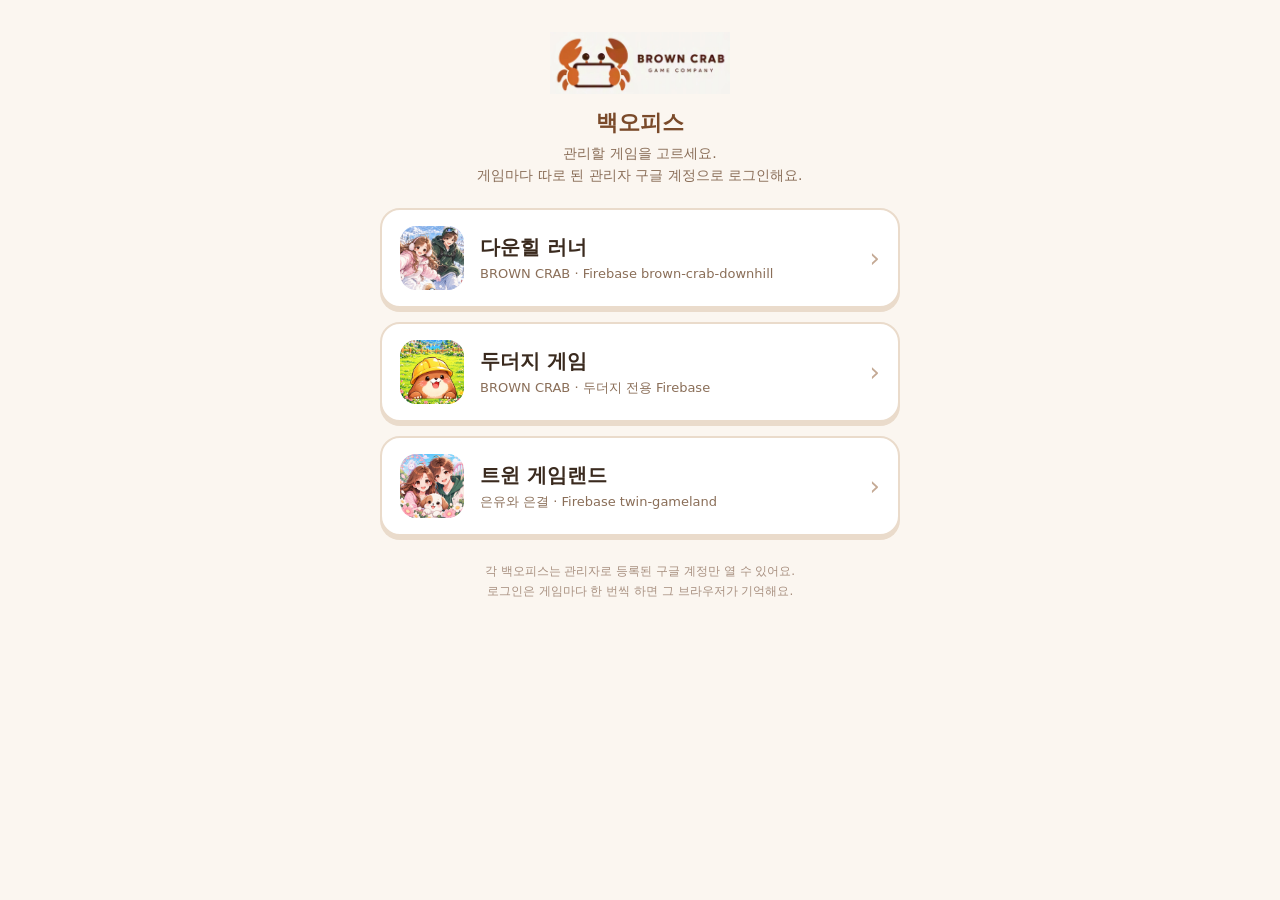
==== admin/index.html @ 32ad2eba "백오피스 입구 페이지: 다운힐·두더지·트윈 게임랜드 버튼 (게임마다 따로 된 관리자 구글 계정) Co-Authored-By: Claude Opus 5.5 <noreply@anthr" ====
<!doctype html>
<html lang="ko">
<head>
<meta charset="utf-8">
<meta name="viewport" content="width=device-width, initial-scale=1">
<meta name="robots" content="noindex, nofollow">
<link rel="icon" href="../img/favicon-32.png">
<title>BROWN CRAB 백오피스</title>
<!--
  BROWN CRAB 백오피스 입구: 게임마다 백오피스가 따로 있어요 (게임마다 Firebase 프로젝트가 따로라 관리자 구글 계정도 따로).
  버튼을 누르면 그 게임의 백오피스로 가고, 거기서 그 게임의 관리자 구글 계정으로 로그인해요 (한 번 로그인하면 그 브라우저가 기억해요).
  주소를 바꾸면 아래 GAMES 만 고치기. 이 쪽은 아무것도 읽거나 쓰지 않아요 (데이터 보호는 각 프로젝트의 Firestore 규칙).
-->
<style>
  :root { --brown: #7A4A2A; --line: #EADBCB; --bg: #FBF6F0; }
  * { box-sizing: border-box; }
  body { margin: 0; min-height: 100vh; background: var(--bg); color: #3A2A1E; font-family: 'Apple SD Gothic Neo', 'Noto Sans KR', system-ui, sans-serif; display: flex; flex-direction: column; align-items: center; padding: 32px 16px; }
  header { text-align: center; margin-bottom: 22px; }
  header img { width: 180px; max-width: 60vw; }
  h1 { font-size: 22px; margin: 10px 0 4px; color: var(--brown); }
  header p { margin: 0; font-size: 14px; color: #8A6E58; line-height: 1.6; }
  .list { width: 100%; max-width: 520px; display: flex; flex-direction: column; gap: 14px; }
  a.game { display: flex; align-items: center; gap: 16px; padding: 16px 18px; background: #fff; border: 2px solid var(--line); border-radius: 20px; text-decoration: none; color: inherit; box-shadow: 0 4px 0 var(--line); transition: transform 80ms; }
  a.game:hover { border-color: #D9B896; }
  a.game:active { transform: translateY(3px); box-shadow: 0 1px 0 var(--line); }
  a.game img { width: 64px; height: 64px; border-radius: 16px; flex: none; }
  a.game b { display: block; font-size: 20px; }
  a.game small { display: block; margin-top: 3px; font-size: 13px; color: #8A6E58; line-height: 1.5; }
  a.game i { margin-left: auto; font-style: normal; font-size: 26px; color: #C4A994; }
  footer { margin-top: 26px; font-size: 12px; color: #A89080; text-align: center; line-height: 1.6; }
</style>
</head>
<body>
<header>
  <img src="../img/logo.webp" alt="BROWN CRAB">
  <h1>백오피스</h1>
  <p>관리할 게임을 고르세요.<br>게임마다 따로 된 관리자 구글 계정으로 로그인해요.</p>
</header>
<div class="list" id="list"></div>
<footer>각 백오피스는 관리자로 등록된 구글 계정만 열 수 있어요.<br>로그인은 게임마다 한 번씩 하면 그 브라우저가 기억해요.</footer>
<script>
  const GAMES = [
    { name: '다운힐 러너', icon: 'downhill.png', url: 'https://downhill.brown-crab.com/admin/', note: 'BROWN CRAB · Firebase brown-crab-downhill' },
    { name: '두더지 게임', icon: 'mole.png', url: 'https://sangbiny-creater.github.io/twin-gameland/mole-admin/', note: 'BROWN CRAB · 두더지 전용 Firebase' },
    { name: '트윈 게임랜드', icon: 'twin.png', url: 'https://sangbiny-creater.github.io/twin-gameland/admin/', note: '은유와 은결 · Firebase twin-gameland' },
  ];
  document.getElementById('list').innerHTML = GAMES.map((g) => `<a class="game" href="${g.url}"><img src="${g.icon}" alt=""><span><b>${g.name}</b><small>${g.note}</small></span><i>›</i></a>`).join('');
</script>
</body>
</html>
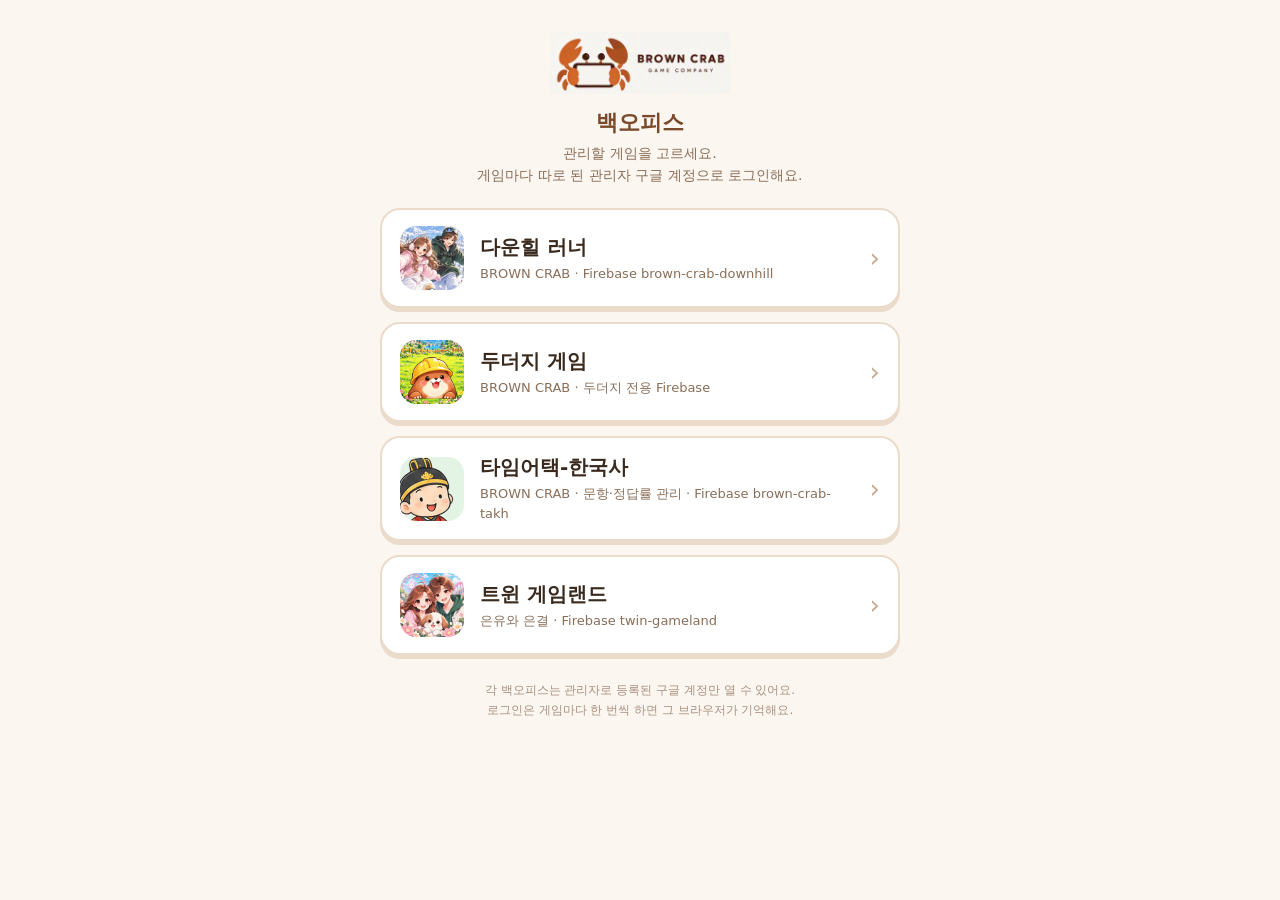
==== commit 89ffb835: "백오피스 입구: 타임어택-한국사 버튼 추가 (https://takh.brown-crab.com/admin/) Co-Authored-By: Claude Opus 5.5 <norepl" ====
--- a/admin/index.html
+++ b/admin/index.html
@@ -42,6 +42,7 @@
   const GAMES = [
     { name: '다운힐 러너', icon: 'downhill.png', url: 'https://downhill.brown-crab.com/admin/', note: 'BROWN CRAB · Firebase brown-crab-downhill' },
     { name: '두더지 게임', icon: 'mole.png', url: 'https://sangbiny-creater.github.io/twin-gameland/mole-admin/', note: 'BROWN CRAB · 두더지 전용 Firebase' },
+    { name: '타임어택-한국사', icon: 'takh.png', url: 'https://takh.brown-crab.com/admin/', note: 'BROWN CRAB · 문항·정답률 관리 · Firebase brown-crab-takh' },
     { name: '트윈 게임랜드', icon: 'twin.png', url: 'https://sangbiny-creater.github.io/twin-gameland/admin/', note: '은유와 은결 · Firebase twin-gameland' },
   ];
   document.getElementById('list').innerHTML = GAMES.map((g) => `<a class="game" href="${g.url}"><img src="${g.icon}" alt=""><span><b>${g.name}</b><small>${g.note}</small></span><i>›</i></a>`).join('');
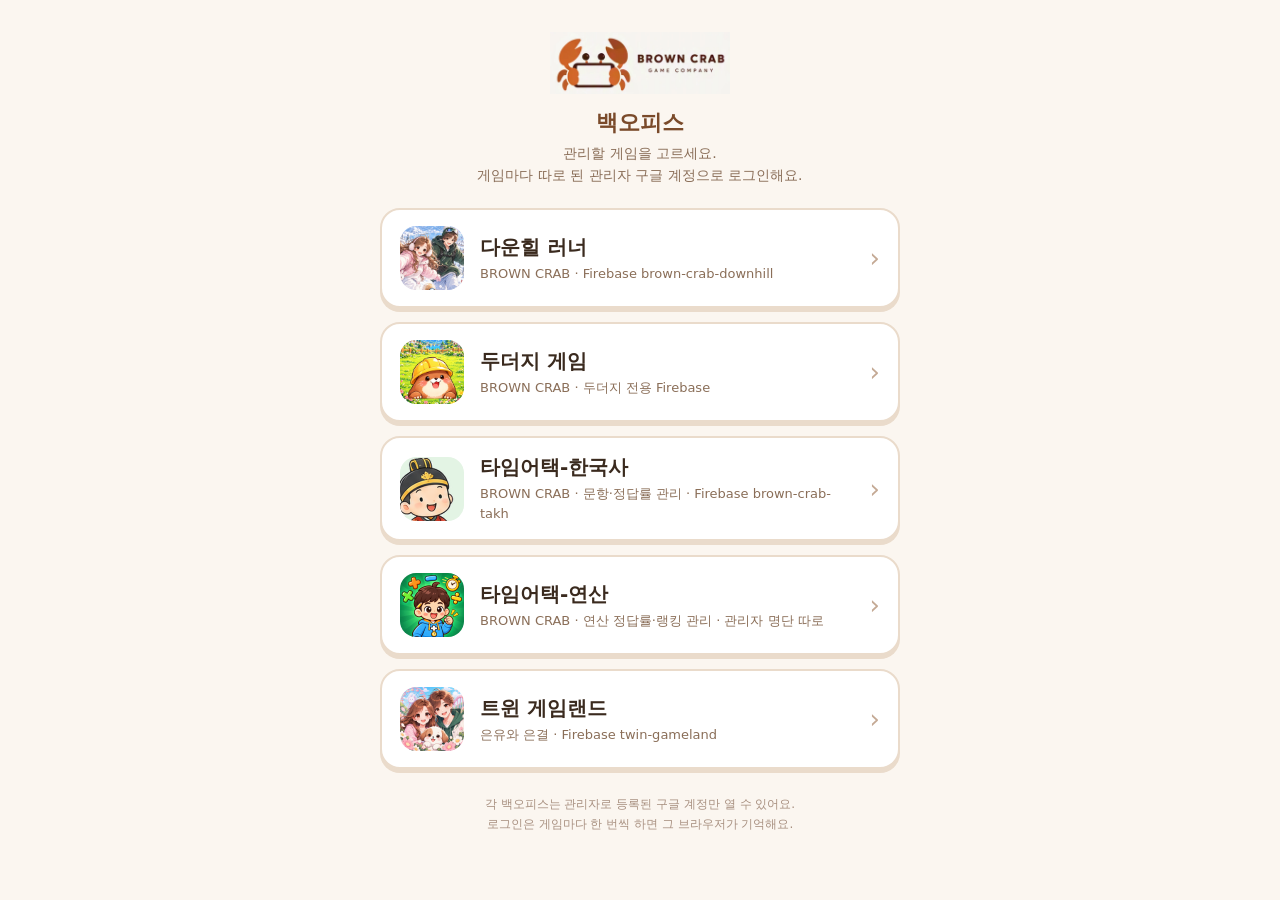
==== commit 01d30b57: "백오피스 입구: 타임어택-연산 버튼 추가 (한국사와 따로) Co-Authored-By: Claude Opus 5.5 <noreply@anthropic.com>" ====
--- a/admin/index.html
+++ b/admin/index.html
@@ -43,6 +43,7 @@
     { name: '다운힐 러너', icon: 'downhill.png', url: 'https://downhill.brown-crab.com/admin/', note: 'BROWN CRAB · Firebase brown-crab-downhill' },
     { name: '두더지 게임', icon: 'mole.png', url: 'https://sangbiny-creater.github.io/twin-gameland/mole-admin/', note: 'BROWN CRAB · 두더지 전용 Firebase' },
     { name: '타임어택-한국사', icon: 'takh.png', url: 'https://takh.brown-crab.com/admin/', note: 'BROWN CRAB · 문항·정답률 관리 · Firebase brown-crab-takh' },
+    { name: '타임어택-연산', icon: 'tac.png', url: 'https://tac.brown-crab.com/admin/', note: 'BROWN CRAB · 연산 정답률·랭킹 관리 · 관리자 명단 따로' },
     { name: '트윈 게임랜드', icon: 'twin.png', url: 'https://sangbiny-creater.github.io/twin-gameland/admin/', note: '은유와 은결 · Firebase twin-gameland' },
   ];
   document.getElementById('list').innerHTML = GAMES.map((g) => `<a class="game" href="${g.url}"><img src="${g.icon}" alt=""><span><b>${g.name}</b><small>${g.note}</small></span><i>›</i></a>`).join('');
